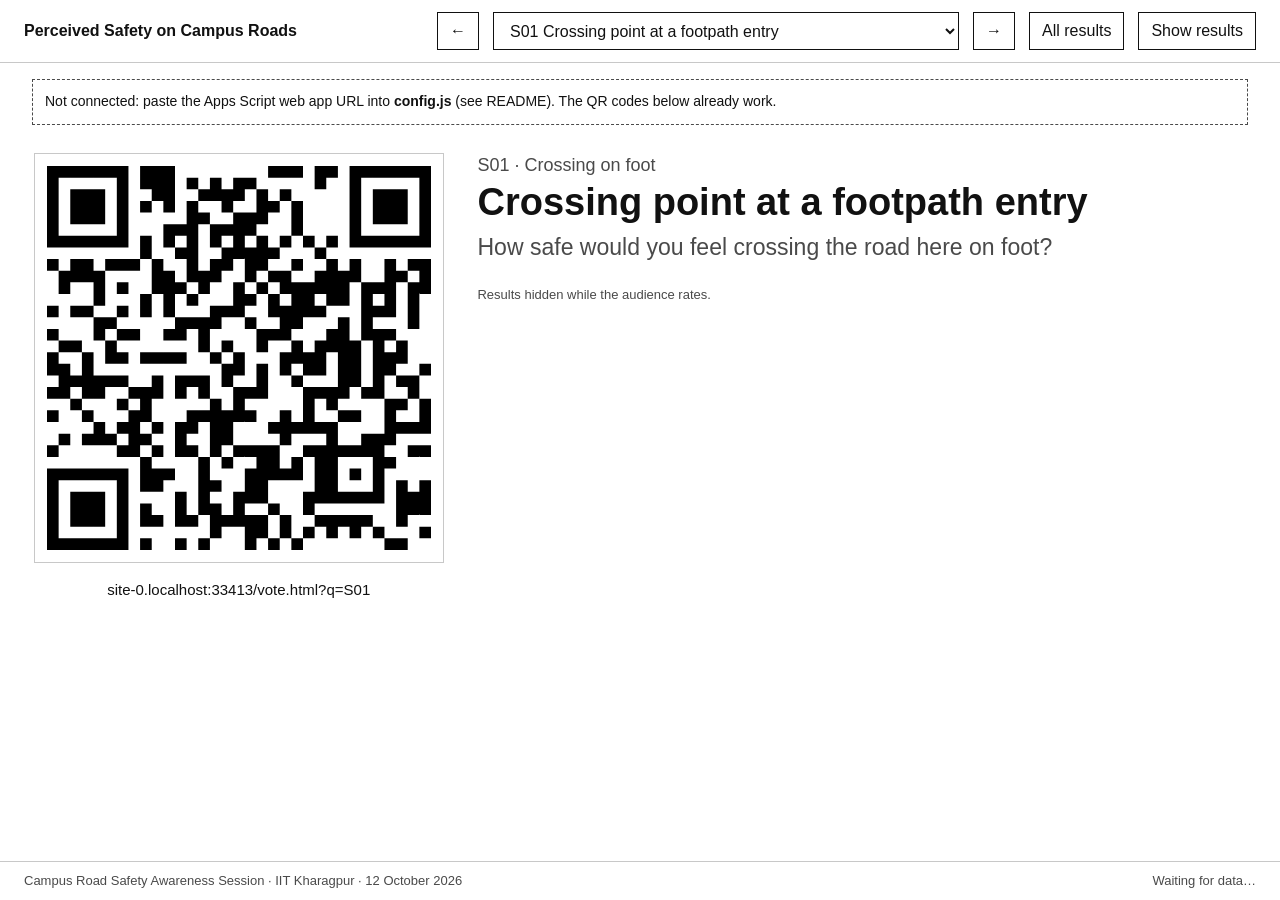
==== index.html @ f271b23f "Add files via upload" ====
<!doctype html>
<html lang="en">
<head>
<meta charset="utf-8">
<meta name="viewport" content="width=device-width, initial-scale=1">
<title>Results: Perceived Safety on Campus Roads</title>
<link rel="stylesheet" href="style.css">
</head>
<body>
<div class="present">
  <div class="bar">
    <span class="brand" id="brand"></span>
    <button type="button" id="prev" aria-label="Previous scenario">&larr;</button>
    <select id="pick" aria-label="Scenario"></select>
    <button type="button" id="next" aria-label="Next scenario">&rarr;</button>
    <button type="button" id="toggleOverview" aria-pressed="false">All results</button>
    <button type="button" id="toggleResults" aria-pressed="false">Show results</button>
  </div>

  <div id="cfgNotice" class="notice hidden" style="margin:16px 32px 0">Not connected: paste the Apps Script web app URL into <b>config.js</b> (see README). The QR codes below already work.</div>

  <div class="stage" id="stage">
    <div class="qrbox">
      <div id="qr" aria-label="QR code for this scenario"></div>
      <div class="url" id="url"></div>
      <div class="resp" id="resp"></div>
    </div>
    <div>
      <p class="scen-id" id="sId"></p>
      <h1 class="scen-title" id="sTitle"></h1>
      <p class="scen-q" id="sQ"></p>
      <div id="results"></div>
      <p class="muted small" id="hiddenNote" style="display:none">Results hidden while the audience rates.</p>
    </div>
  </div>

  <div class="overview-wrap hidden" id="overview"></div>

  <div class="foot"><span id="session"></span><span id="updated">Waiting for data…</span></div>
</div>
<script src="qrcode.js"></script>
<script src="config.js"></script>
<script src="common.js"></script>
<script>
(function () {
  const { CFG, configured, call, scenario, indexOf, stats, el } = window.Poll;
  const $ = (id) => document.getElementById(id);
  let data = null, showResults = false, overview = false;
  let current = scenario((new URLSearchParams(location.search).get('q') || '').toUpperCase()) || CFG.SCENARIOS[0];

  $('brand').textContent = CFG.TITLE;
  $('session').textContent = CFG.SESSION;
  if (!configured()) $('cfgNotice').classList.remove('hidden');
  CFG.SCENARIOS.forEach((s) => $('pick').appendChild(el('option', { value: s.id, text: s.id + '  ' + s.title })));
  $('pick').addEventListener('change', (e) => show(scenario(e.target.value)));
  $('prev').addEventListener('click', () => step(-1));
  $('next').addEventListener('click', () => step(1));
  $('toggleResults').addEventListener('click', () => { showResults = !showResults; $('toggleResults').setAttribute('aria-pressed', String(showResults)); render(); });
  $('toggleOverview').addEventListener('click', () => {
    overview = !overview;
    $('toggleOverview').setAttribute('aria-pressed', String(overview));
    $('stage').classList.toggle('hidden', overview);
    $('overview').classList.toggle('hidden', !overview);
    render();
  });
  document.addEventListener('keydown', (e) => {
    if (e.target.tagName === 'SELECT') return;
    if (e.key === 'ArrowRight' || e.key === 'PageDown') step(1);
    if (e.key === 'ArrowLeft' || e.key === 'PageUp') step(-1);
  });

  function step(d) {
    const i = indexOf(current.id) + d;
    if (i >= 0 && i < CFG.SCENARIOS.length) show(CFG.SCENARIOS[i]);
  }

  function voteUrl(id) { return new URL('vote.html?q=' + id, location.href).href; }

  function show(s) {
    current = s;
    history.replaceState(null, '', '?q=' + s.id);
    $('pick').value = s.id;
    $('sId').textContent = s.id + '  ·  ' + s.perspective;
    $('sTitle').textContent = s.title;
    $('sQ').textContent = s.question;
    const url = voteUrl(s.id);
    $('qr').textContent = '';
    const qr = qrcode(0, 'M');
    qr.addData(url);
    qr.make();
    $('qr').innerHTML = qr.createSvgTag({ cellSize: 8, margin: 0, scalable: true });
    $('url').textContent = url.replace(/^https?:\/\//, '');
    render();
  }

  function fmt(x, d) { return x === null ? '–' : (Number.isInteger(x) ? String(x) : x.toFixed(d)); }

  function render() {
    $('resp').textContent = data ? data.respondents + (data.respondents === 1 ? ' respondent' : ' respondents') : '';
    if (overview) return renderOverview();
    const box = $('results');
    box.textContent = '';
    $('hiddenNote').style.display = showResults ? 'none' : 'block';
    if (!showResults) return;
    current.items.forEach((it) => {
      const counts = (data && data.items[it.code]) || [0, 0, 0, 0, 0];
      const st = stats(counts);
      const max = Math.max(1, ...counts);
      const hist = el('div', { class: 'hist' });
      [5, 4, 3, 2, 1].forEach((v) => {
        const c = counts[v - 1];
        const fill = el('div', { class: 'fill' });
        fill.style.width = (100 * c / max) + '%';
        hist.appendChild(el('div', { text: v + '  ' + CFG.SCALE[v - 1] }));
        hist.appendChild(el('div', { class: 'track' }, [fill]));
        hist.appendChild(el('div', { class: 'val', text: st.n ? c + ' (' + Math.round(100 * c / st.n) + '%)' : '0' }));
      });
      box.appendChild(el('div', { class: 'res-item' }, [
        el('div', { class: 'res-head' }, [
          el('span', {}, current.items.length > 1 ? [el('b', { text: it.code }), '  ' + it.label] : [el('b', { text: it.code })]),
          el('span', { text: 'n = ' + st.n + '   median = ' + fmt(st.median, 1) })
        ]),
        hist
      ]));
    });
  }

  function renderOverview() {
    const wrap = $('overview');
    wrap.textContent = '';
    const head = el('tr', {}, ['Item', 'Scenario', 'Perspective', 'n', 'Median', 'Mean', '% rating 1–2'].map((h, i) => el('th', { class: i >= 3 ? 'num' : '', text: h })));
    const body = el('tbody');
    CFG.SCENARIOS.forEach((s) => s.items.forEach((it) => {
      const st = stats(data && data.items[it.code]);
      body.appendChild(el('tr', {}, [
        el('td', { text: it.code }), el('td', { text: s.title }), el('td', { text: s.perspective }),
        el('td', { class: 'num', text: String(st.n) }), el('td', { class: 'num', text: fmt(st.median, 1) }),
        el('td', { class: 'num', text: fmt(st.mean, 2) }), el('td', { class: 'num', text: st.unsafe === null ? '–' : Math.round(100 * st.unsafe) + '%' })
      ]));
    }));
    wrap.appendChild(el('table', { class: 'overview' }, [el('thead', {}, [head]), body]));
    wrap.appendChild(el('p', { class: 'small muted', text: 'Latest rating per respondent per item. Ratings: 1 very unsafe to 5 very safe.' }));
  }

  async function poll() {
    if (configured() && !document.hidden) {
      try {
        data = await call({ action: 'results' }, 1);
        $('updated').textContent = 'Updated ' + new Date().toLocaleTimeString();
        render();
      } catch (e) {
        $('updated').textContent = 'Could not reach the backend; retrying…';
      }
    }
    setTimeout(poll, 4000);
  }

  show(current);
  poll();
})();
</script>
</body>
</html>
---- style.css ----
:root {
  --ink: #111111;
  --ink-2: #4a4a4a;
  --rule: #c8c8c8;
  --fill: #f2f2f2;
  --bar: #3a3a3a;
  --bg: #ffffff;
}
* { box-sizing: border-box; }
html, body { margin: 0; background: var(--bg); color: var(--ink); }
body { font-family: Arial, "Helvetica Neue", Helvetica, sans-serif; line-height: 1.4; -webkit-text-size-adjust: 100%; }
button, select, input { font: inherit; color: inherit; }
button { cursor: pointer; }
.muted { color: var(--ink-2); }
.small { font-size: 13px; }
.small a { color: var(--ink); }
.hidden { display: none !important; }

/* ---------- Phone voting page ---------- */
.vote { max-width: 640px; margin: 0 auto; padding: 16px 16px 40px; }
.vote header { display: flex; justify-content: space-between; align-items: baseline; gap: 12px; border-bottom: 1px solid var(--rule); padding-bottom: 10px; margin-bottom: 16px; font-size: 13px; color: var(--ink-2); }
.vote h1 { font-size: 21px; margin: 0 0 6px; line-height: 1.25; }
.vote .question { font-size: 17px; margin: 0 0 14px; }
.photos { display: flex; gap: 10px; overflow-x: auto; scroll-snap-type: x mandatory; padding-bottom: 6px; margin: 0 -16px 18px; padding-left: 16px; padding-right: 16px; }
.photos figure { margin: 0; flex: 0 0 auto; scroll-snap-align: start; }
.photos img { display: block; height: 190px; width: auto; border: 1px solid var(--rule); background: var(--fill); }
.photos figcaption { font-size: 13px; margin-top: 4px; color: var(--ink-2); }
.item { border: 1px solid var(--rule); padding: 12px; margin-bottom: 12px; }
.item-label { font-weight: bold; margin-bottom: 10px; font-size: 15px; }
.item-label .code { font-weight: normal; color: var(--ink-2); margin-right: 6px; }
.scale { display: grid; grid-template-columns: repeat(5, minmax(0, 1fr)); gap: 6px; }
.scale button { min-height: 52px; border: 1.5px solid var(--ink); background: var(--bg); font-size: 20px; font-weight: bold; border-radius: 0; }
.scale button[aria-pressed="true"] { background: var(--ink); color: var(--bg); }
.anchors { display: flex; justify-content: space-between; font-size: 12px; color: var(--ink-2); margin-top: 6px; }
.primary { width: 100%; min-height: 52px; border: 0; background: var(--ink); color: var(--bg); font-weight: bold; font-size: 17px; }
.primary:disabled { background: #9a9a9a; cursor: default; }
.secondary { min-height: 46px; border: 1.5px solid var(--ink); background: var(--bg); padding: 0 16px; font-weight: bold; }
.status { margin: 12px 0; font-size: 15px; min-height: 22px; }
.status.ok { font-weight: bold; }
.status.err { font-weight: bold; text-decoration: underline; }
.navrow { display: flex; gap: 10px; margin-top: 14px; }
.navrow > * { flex: 1; }
.pick { width: 100%; min-height: 44px; border: 1px solid var(--rule); background: var(--bg); padding: 0 8px; margin-top: 12px; }
fieldset { border: 1px solid var(--rule); margin: 0 0 12px; padding: 10px 12px 12px; }
legend { font-weight: bold; padding: 0 4px; }
.opt { display: flex; align-items: center; gap: 10px; min-height: 40px; }
.opt input { width: 20px; height: 20px; margin: 0; accent-color: #111111; }
.notice { border: 1.5px dashed var(--ink-2); padding: 12px; margin-bottom: 16px; font-size: 14px; }

/* ---------- Presenter page ---------- */
.present { min-height: 100vh; display: flex; flex-direction: column; }
.bar { display: flex; flex-wrap: wrap; align-items: center; gap: 10px 14px; padding: 12px 24px; border-bottom: 1px solid var(--rule); }
.bar .brand { font-weight: bold; margin-right: auto; }
.bar select, .bar button { min-height: 38px; border: 1px solid var(--ink); background: var(--bg); padding: 0 12px; }
.bar button[aria-pressed="true"] { background: var(--ink); color: var(--bg); }
.stage { flex: 1; display: grid; grid-template-columns: minmax(260px, 34%) 1fr; gap: 32px; padding: 28px 32px; align-items: start; }
.qrbox { text-align: center; }
.qrbox #qr { display: inline-block; padding: 12px; border: 1px solid var(--rule); background: #fff; }
.qrbox #qr svg { display: block; width: min(30vw, 46vh); height: auto; }
.qrbox .url { margin-top: 10px; font-size: 15px; word-break: break-all; }
.qrbox .resp { margin-top: 14px; font-size: 18px; }
.scen-id { font-size: 18px; color: var(--ink-2); margin: 0; }
.scen-title { font-size: clamp(24px, 3vw, 38px); margin: 2px 0 6px; line-height: 1.2; }
.scen-q { font-size: clamp(17px, 1.8vw, 24px); margin: 0 0 22px; color: var(--ink-2); }
.res-item { margin-bottom: 26px; }
.res-head { display: flex; justify-content: space-between; align-items: baseline; gap: 12px; border-bottom: 1.5px solid var(--ink); padding-bottom: 4px; margin-bottom: 8px; font-size: clamp(15px, 1.5vw, 20px); }
.res-head b { font-size: 1.05em; }
.hist { display: grid; grid-template-columns: max-content 1fr 4.5em; gap: 6px 12px; align-items: center; font-size: clamp(14px, 1.35vw, 18px); }
.hist .track { height: clamp(18px, 2.6vh, 30px); background: var(--fill); position: relative; }
.hist .fill { position: absolute; inset: 0 auto 0 0; background: var(--bar); transition: width .4s ease; }
.hist .val { text-align: right; font-variant-numeric: tabular-nums; }
.foot { padding: 10px 24px; border-top: 1px solid var(--rule); font-size: 13px; color: var(--ink-2); display: flex; justify-content: space-between; gap: 12px; flex-wrap: wrap; }
table.overview { border-collapse: collapse; width: 100%; font-size: clamp(13px, 1.2vw, 16px); }
table.overview th, table.overview td { text-align: left; padding: 6px 10px 6px 0; border-bottom: 1px solid var(--rule); font-variant-numeric: tabular-nums; }
table.overview thead th { border-top: 1.5px solid var(--ink); border-bottom: 1px solid var(--ink); }
table.overview tbody tr:last-child td { border-bottom: 1.5px solid var(--ink); }
table.overview td.num, table.overview th.num { text-align: right; }
.overview-wrap { padding: 24px 32px; overflow-x: auto; }
@media (max-width: 820px) {
  .stage { grid-template-columns: 1fr; padding: 20px 16px; }
  .qrbox #qr svg { width: 60vw; }
  .bar { padding: 10px 16px; }
  .overview-wrap { padding: 16px; }
}
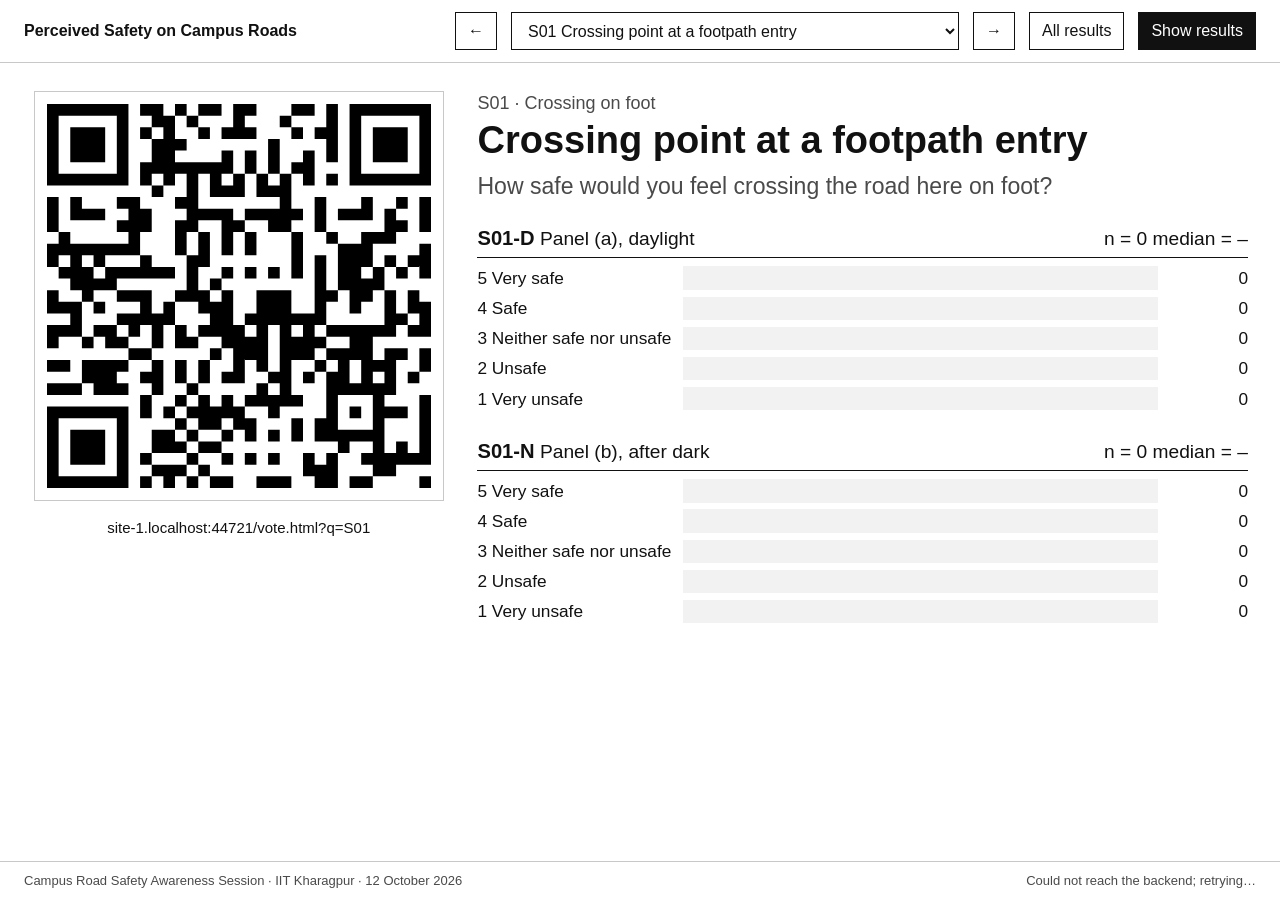
==== commit 15675826: "Add files via upload" ====
--- a/index.html
+++ b/index.html
@@ -14,7 +14,7 @@
     <select id="pick" aria-label="Scenario"></select>
     <button type="button" id="next" aria-label="Next scenario">&rarr;</button>
     <button type="button" id="toggleOverview" aria-pressed="false">All results</button>
-    <button type="button" id="toggleResults" aria-pressed="false">Show results</button>
+    <button type="button" id="toggleResults" aria-pressed="true">Show results</button>
   </div>
 
   <div id="cfgNotice" class="notice hidden" style="margin:16px 32px 0">Not connected: paste the Apps Script web app URL into <b>config.js</b> (see README). The QR codes below already work.</div>
@@ -45,7 +45,7 @@
 (function () {
   const { CFG, configured, call, scenario, indexOf, stats, el } = window.Poll;
   const $ = (id) => document.getElementById(id);
-  let data = null, showResults = false, overview = false;
+  let data = null, showResults = true, overview = false;
   let current = scenario((new URLSearchParams(location.search).get('q') || '').toUpperCase()) || CFG.SCENARIOS[0];
 
   $('brand').textContent = CFG.TITLE;
